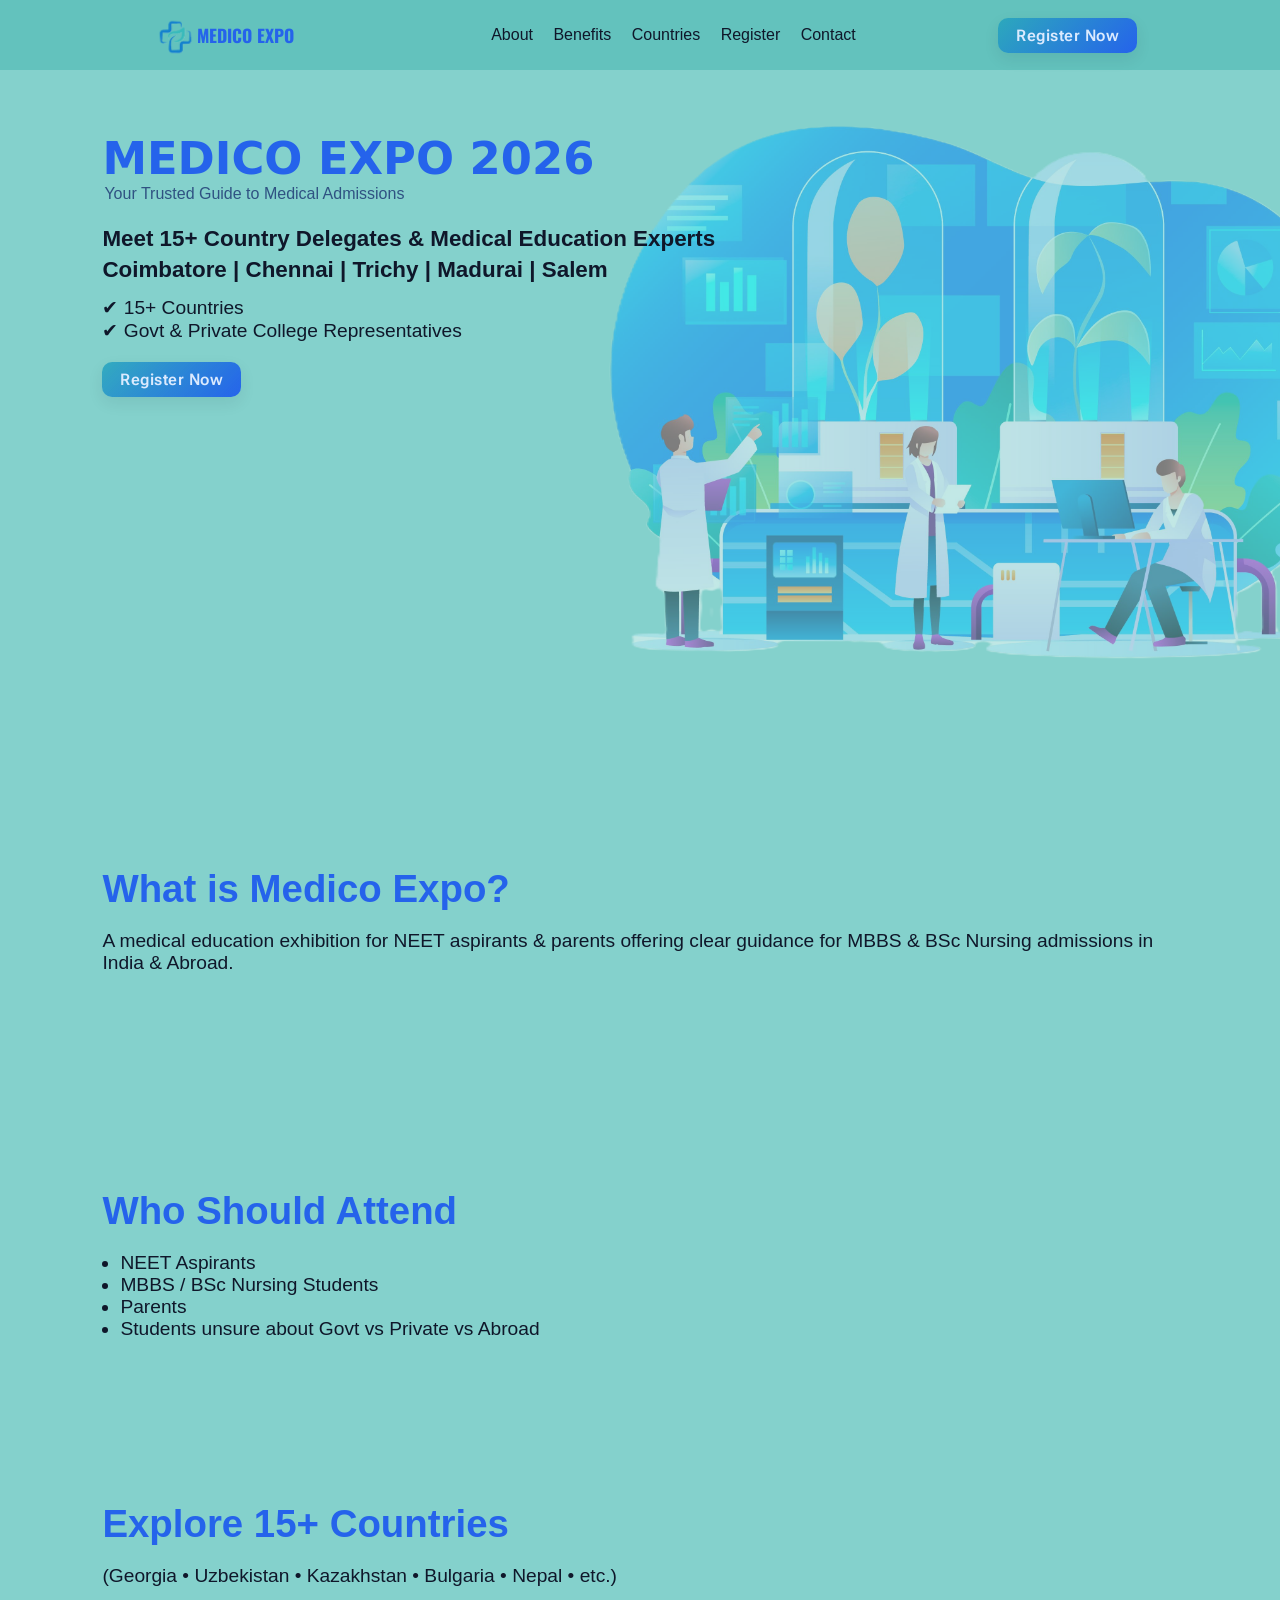
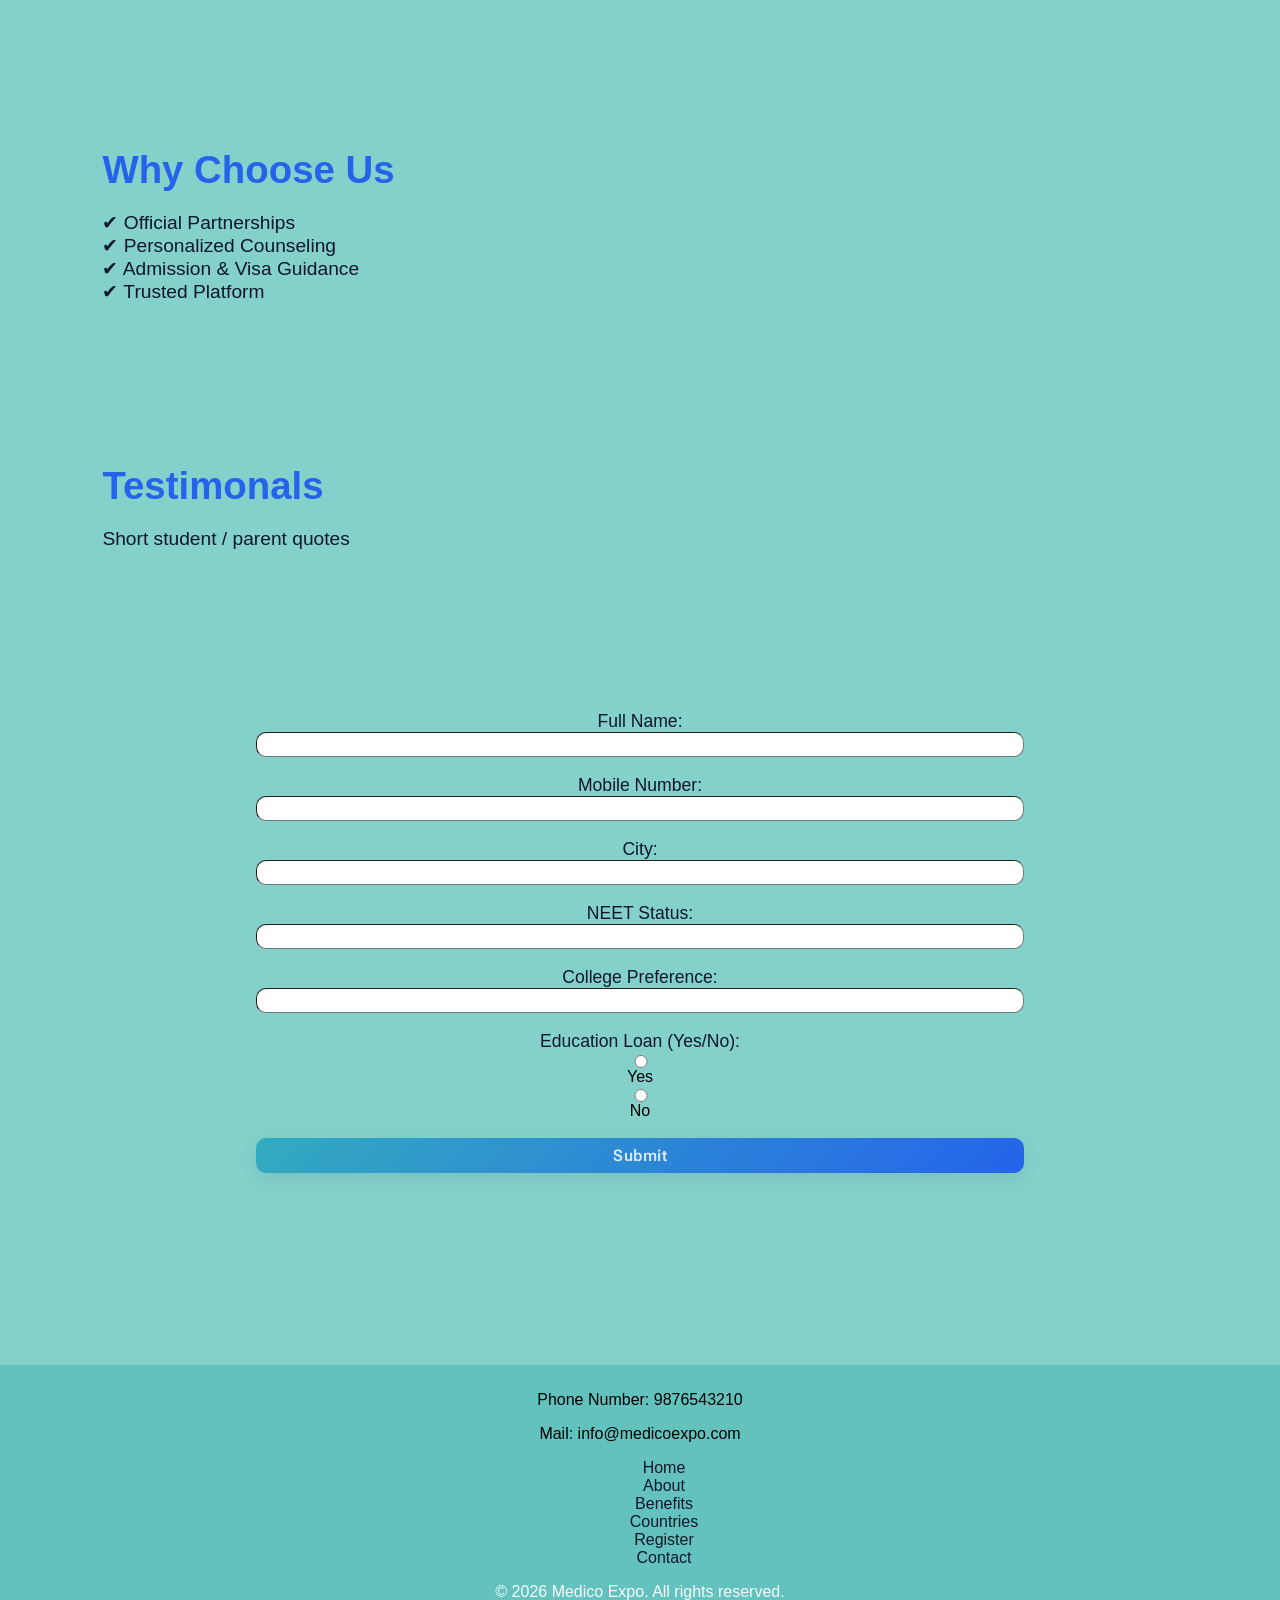
==== index.html @ ede60bbe "first" ====
<!DOCTYPE html>
<html lang="en">

<head>
    <meta charset="UTF-8">
    <meta name="viewport" content="width=device-width, initial-scale=1.0">
    <title>MEDICO EXPO | 2026</title>
    <link rel="stylesheet" href="style.css">
    <link rel="stylesheet" href="responsiveStyle.css">
</head>

<body>
    <!-- Navbar Section -->
    <nav class="navbar">
        <div class="logo"><a href="#home"><img src="logo.png" alt="Logo" height="45px" width="45px" id="logo"></a>MEDICO
            EXPO</div>
        <div>
            <input type="checkbox" id="menu-toggle" class="menu-toggle" aria-hidden="true">
            <label for="menu-toggle" id="menu-label" aria-hidden="false">☰</label>
            <ul id="nav-links" class="nav-links">
                <li><a href="#about">About</a></li>
                <li><a href="#benefits">Benefits</a></li>
                <li><a href="#countries">Countries</a></li>
                <li><a href="#register">Register</a></li>
                <li><a href="#contact">Contact</a></li>
            </ul>
        </div>
        <button onclick="window.location.href='#register'" type="button" class="cta-btn" id="prime-btn">Register
            Now</button>
    </nav>

    <!-- Hero Section  -->
    <section class="hero">
        <img src="bg3.png" alt="hero-bg" class="hero-bg">
        <div class="hero-content">
            <h1 class="headline">MEDICO EXPO 2026</h1>
            <p class="sub">Your Trusted Guide to Medical Admissions</p>
            <p class="subtext">Meet 15+ Country Delegates & Medical Education Experts</p>
            <p class="loctions">Coimbatore | Chennai | Trichy | Madurai | Salem</p>
            <p class="details">✔ 15+ Countries <br>
                ✔ Govt & Private College Representatives</p>
            <button onclick="window.location.href='#register'" type="button" class="cta-btn" id="cta-main">Register
                Now</button>
        </div>
    </section>

    <!-- About Section -->
    <section class="about" id="about">
        <h1 class="title">What is Medico Expo?</h1>
        <p class="description"> A medical education exhibition for NEET aspirants & parents offering clear guidance for
            MBBS & BSc Nursing admissions in India & Abroad.</p>
    </section>

    <!-- Benefits Section -->
    <section class="benefits" id="benefits">
        <h1 class="title">Who Should Attend</h1>
        <ul class="description">
            <li>NEET Aspirants</li>
            <li>MBBS / BSc Nursing Students</li>
            <li>Parents</li>
            <li>Students unsure about Govt vs Private vs Abroad</li>
        </ul>
    </section>

    <!-- Countries Section -->
    <section class="countries" id="countries">
        <h1 class="title">Explore 15+ Countries</h1>
        <p class="description">(Georgia • Uzbekistan • Kazakhstan • Bulgaria • Nepal • etc.)</p>
    </section>

    <section class="why" id="why">
        <h1 class="title">Why Choose Us</h1>
        <p class="description">✔ Official Partnerships <br>
            ✔ Personalized Counseling <br>
            ✔ Admission & Visa Guidance <br>
            ✔ Trusted Platform</p>
    </section>
    <section class="testimonals" id="testimonals">
        <h1 class="title">Testimonals</h1>
        <p class="description">Short student / parent quotes</p>
    </section>

    <section class="registration-form">
        <form>
            <label for="name">Full Name:</label>
            <input type="text" id="name">
            <br>
            <label for="number">Mobile Number:</label>
            <input type="tel" id="nnumberame">
            <br>
            <label for="city">City:</label>
            <input type="text" id="city">
            <br>
            <label for="status">NEET Status:</label>
            <input type="text" id="status">
            <br>
            <label for="clg">College Preference:</label>
            <input type="text" id="clg">
            <br>
            <label for="loan">Education Loan (Yes/No):</label>
            <input type="radio" value="Yes" name="loan">Yes
            <input type="radio" value="No" name="loan">No
            <br><br>
            <button onsubmit="" type="submit" class="cta-btn">Submit</button>
        </form>
    </section>

    <footer>
        <p>Phone Number: 9876543210</p>
        <p>Mail: info@medicoexpo.com</p>
        <ul>
            <li><a href="#home">Home</a></li>
            <li><a href="#about">About</a></li>
            <li><a href="#benefits">Benefits</a></li>
            <li><a href="#countries">Countries</a></li>
            <li><a href="#register">Register</a></li>
            <li><a href="#contact">Contact</a></li>
        </ul>
        <p class="copy">© 2026 Medico Expo. All rights reserved.</p>

    </footer>
</body>

</html>
---- style.css ----
@import url('https://fonts.googleapis.com/css2?family=Roboto+Flex:opsz,wght,XOPQ,XTRA,YOPQ,YTDE,YTFI,YTLC,YTUC@8..144,100..1000,96,468,79,-203,738,514,712&display=swap');
@import url('https://fonts.googleapis.com/css2?family=Oswald:wght@200..700&display=swap');

body {
    padding: 0;
    margin: 0;
    box-sizing: border-box;
    font-family: sans-serif;
}

:root {
    --primary: #0EA5A4;
    --primary-dark: #0B7C7B;
    --primary-light: #63c2bd;
    --accent: #2563EB;
    --accent-soft: #DBEAFE;
    --bg-main: #F8FAFC;
    --bg-section: #FFFFFF;
    --bg-alt: #F1F5F9;
    --text-main: #0F172A;
    --text-muted: #64748B;
    --text-light: #94A3B8;
    --success: #22C55E;
    --warning: #F59E0B;
    --error: #EF4444;
    --info: #06B6D4;
    --border: #E2E8F0;
    --shadow: rgba(15, 23, 42, 0.08);
    --highlight: #14B8A6;
}

.navbar {
    display: flex;
    flex-direction: row;
    justify-content: space-evenly;
    align-items: center;
    background-color: var(--primary-light);
    color: var(--text-muted);
    padding: 10px 0;
    text-align: center;
}

.nav-links li,
a {
    list-style: none;
    text-decoration: none;
    display: inline-flex;
    flex-direction: column;
    margin-left: 8px;
    color: var(--text-main);
}

.nav-links li,
a:hover {
    color: var(--accent);
}

#logo {
    position: relative;
    left: 1px;
    top: 16px;
}

.logo {
    position: relative;
    left: 1px;
    top: -12px;
    font-size: 1.1rem;
    font-weight: 700;
    color: var(--accent);
    font-family: "Oswald", sans-serif;
}

.menu-toggle,
#menu-label {
    display: none;
}

/* Hero Section  */

body {
    background-color: #84d1cc;
}

.hero {
    height: 85dvh;
    margin: 0 8%;
}

.hero-bg {
    height: 70%;
    position: fixed;
    z-index: -1;
    left: 40%;
    opacity: .5;
}

.hero-content {
    padding: 25px 0;
}

.hero-content .headline {
    color: var(--accent);
    font-weight: 700;
    font-family: system-ui, -apple-system, BlinkMacSystemFont, 'Segoe UI', Roboto, Oxygen, Ubuntu, Cantarell, 'Open Sans', 'Helvetica Neue', sans-serif;
    padding-bottom: 0;
    margin-bottom: 0;
    font-size: 2.8rem;
}

.hero-content .sub {
    padding-top: 0;
    margin-top: 0;
    color: #203b75d8;
    font-size: 1rem;
    padding-left: 2px;
}

.hero-content .subtext {
    font-size: 1.4rem;
    color: var(--text-main);
    font-weight: 600;
    padding-bottom: 0;
    margin-bottom: 0;
}

.hero-content .loctions {
    font-size: 1.4rem;
    color: var(--text-main);
    font-weight: 600;
    padding-top: 0;
    margin-top: 5px;
    margin-bottom: 8px;
}

.hero-content .details {
    font-size: 1.2rem;
    color: var(--text-main);
    font-weight: 500;
    padding: 5px 0 0 0;
    margin: 0;
}

#cta-main {
    margin-top: 20px;
}


/* About Section  */

.about {
    height: 20%;
    margin: 0 8%;
}

.about .title {
    color: var(--accent);
    font-weight: 600;
    padding-bottom: 0;
    margin-bottom: 0;
    font-size: 2.4rem;
}

.about .description {
    color: var(--text-main);
    font-weight: 500;
    font-size: 1.2rem;
    margin-bottom: 20%;
}

/* benifits section  */

.benefits {
    height: 20%;
    margin: 0 8%;
}

.benefits .title {
    color: var(--accent);
    font-weight: 600;
    padding-bottom: 0;
    margin-bottom: 0;
    font-size: 2.4rem;
}

.benefits .description {
    color: var(--text-main);
    font-weight: 500;
    font-size: 1.2rem;
    text-decoration: none;
    /* list-style: none; */
    margin-left: 18px;
    padding: 0;
    margin-bottom: 15%;
}

/* Countries section  */

.countries {
    height: 20%;
    margin: 0 8%;
}

.countries .title {
    color: var(--accent);
    font-weight: 600;
    padding-bottom: 0;
    margin-bottom: 0;
    font-size: 2.4rem;
}

.countries .description {
    color: var(--text-main);
    font-weight: 500;
    font-size: 1.2rem;
    margin-bottom: 15%;
}

/* why to choose */

.why {
    height: 20%;
    margin: 0 8%;
}

.why .title {
    color: var(--accent);
    font-weight: 600;
    padding-bottom: 0;
    margin-bottom: 0;
    font-size: 2.4rem;
}

.why .description {
    color: var(--text-main);
    font-weight: 500;
    font-size: 1.2rem;
    margin-bottom: 15%;
}

/*testi */

.testimonals {
    height: 20%;
    margin: 0 8%;
}

.testimonals .title {
    color: var(--accent);
    font-weight: 600;
    padding-bottom: 0;
    margin-bottom: 0;
    font-size: 2.4rem;
}

.testimonals .description {
    color: var(--text-main);
    font-weight: 500;
    font-size: 1.2rem;
    margin-bottom: 15%;
}


/* Form  */

form {
    margin: 0 auto;
    width: 60%;
    text-align: center;
    display: flex;
    flex-direction: column;
    flex-wrap: nowrap;
    /* flex-shrink: 0; */
    margin-bottom: 15%;
}

.registration-form label {
    color: var(--text-main);
    font-weight: 500;
    font-size: 1.1rem;
    text-align: center;
}

.registration-form input {
    border-radius: 10px;
    border-width: .05px;
    padding: 4px 0;
}

footer,
footer li,
footer a {
    text-align: center;
    list-style: none;
    background-color: var(--primary-light);
}

footer a:hover {
    color: #DBEAFE;
}

footer {
    padding: 10px;
}

.copy {
    color: var(--bg-main);
}
---- responsiveStyle.css ----
.cta-btn {
    display: inline-block;
    padding: 8px 18px;
    font-size: 1rem;
    font-weight: 600;
    color: var(--accent-soft);
    background: linear-gradient(135deg,
            #1fa2bccd,
            var(--accent));
    border: none;
    border-radius: 10px;
    box-shadow: 0 6px 16px var(--shadow);
    cursor: pointer;
    transition: all 0.3s ease;
    letter-spacing: 0.5px;
    font-family: "Roboto Flex", sans-serif;
}

.cta-btn:hover {
    transform: translateY(-3px) scale(1.01);
    box-shadow: 0 0 52px var(--shadow);
    background: linear-gradient(135deg,
            var(--primary),
            var(--accent));

}

.cta-btn:active {
    transform: translateY(0) scale(0.99);
    box-shadow: 0 4px 10px var(--shadow);
}

.cta-btn:focus {
    outline: 3px solid var(--primary-light);
    outline-offset: 3px;
}

@media screen and (max-width: 768px) {
    .menu-toggle {
        position: absolute;
        opacity: 0;
        pointer-events: none;
    }

    #menu-label {
        display: block;
        position: relative;
        right: 20px;
        font-size: 1.4rem;
        font-weight: 800;
        background-color: transparent;
        border: none;
        padding: 6px 10px;
        border-radius: 6px;
        cursor: pointer;
        color: var(--text-main);
    }

    #prime-btn {
        display: none;
    }

    .navbar {
        justify-content: space-between;
    }

    .nav-links {
        display: none;
        position: absolute;
        top: 59px;
        right: 6px;
        background: var(--primary-light);
        padding: 12px 16px;
        border-radius: 10px;
        box-shadow: 0 10px 25px var(--shadow);
        gap: 8px;
        flex-direction: column;
        z-index: 60;
        min-width: 160px;
    }

    .nav-links li {
        list-style: none;
        margin: 0;
    }

    .nav-links li a {
        text-decoration: none;
        color: var(--text-main);
        display: block;
        padding: 8px 10px;
        border-radius: 6px;
    }

    .nav-links li a:hover {
        background: var(--primary);
        color: var(--text-main);
    }


    .menu-toggle:checked+#menu-label+.nav-links,
    #menu-label:hover+.nav-links li a {
        display: flex;
    }
}

/* Hero Section  */

@media screen and (max-width: 768px) {

    /* Hero Section  */
    .hero-content .headline {
        font-size: 2rem;
    }

    .hero-content .subtext,
    .hero-content .loctions {
        font-size: .98rem;
    }

    .hero-content .details {
        font-size: .98rem;
    }

    /* about Section  */

    .about .title {
        font-size: 1.7rem;
    }

    .about .description {
        font-size: .98rem;
    }

    /* benefits Section  */

    .benefits .title {
        font-size: 1.7rem;
    }

    .benefits .description {
        font-size: .97rem;
    }

    /* countries Section  */

    .countries .title {
        font-size: 1.7rem;
    }

    .countries .description {
        font-size: .97rem;
    }

    .why .title {
        font-size: 1.7rem;
    }

    .why .description {
        font-size: .97rem;
    }

    .testimonals .title {
        font-size: 1.7rem;
    }

    .testimonals .description {
        font-size: .97rem;
    }
}
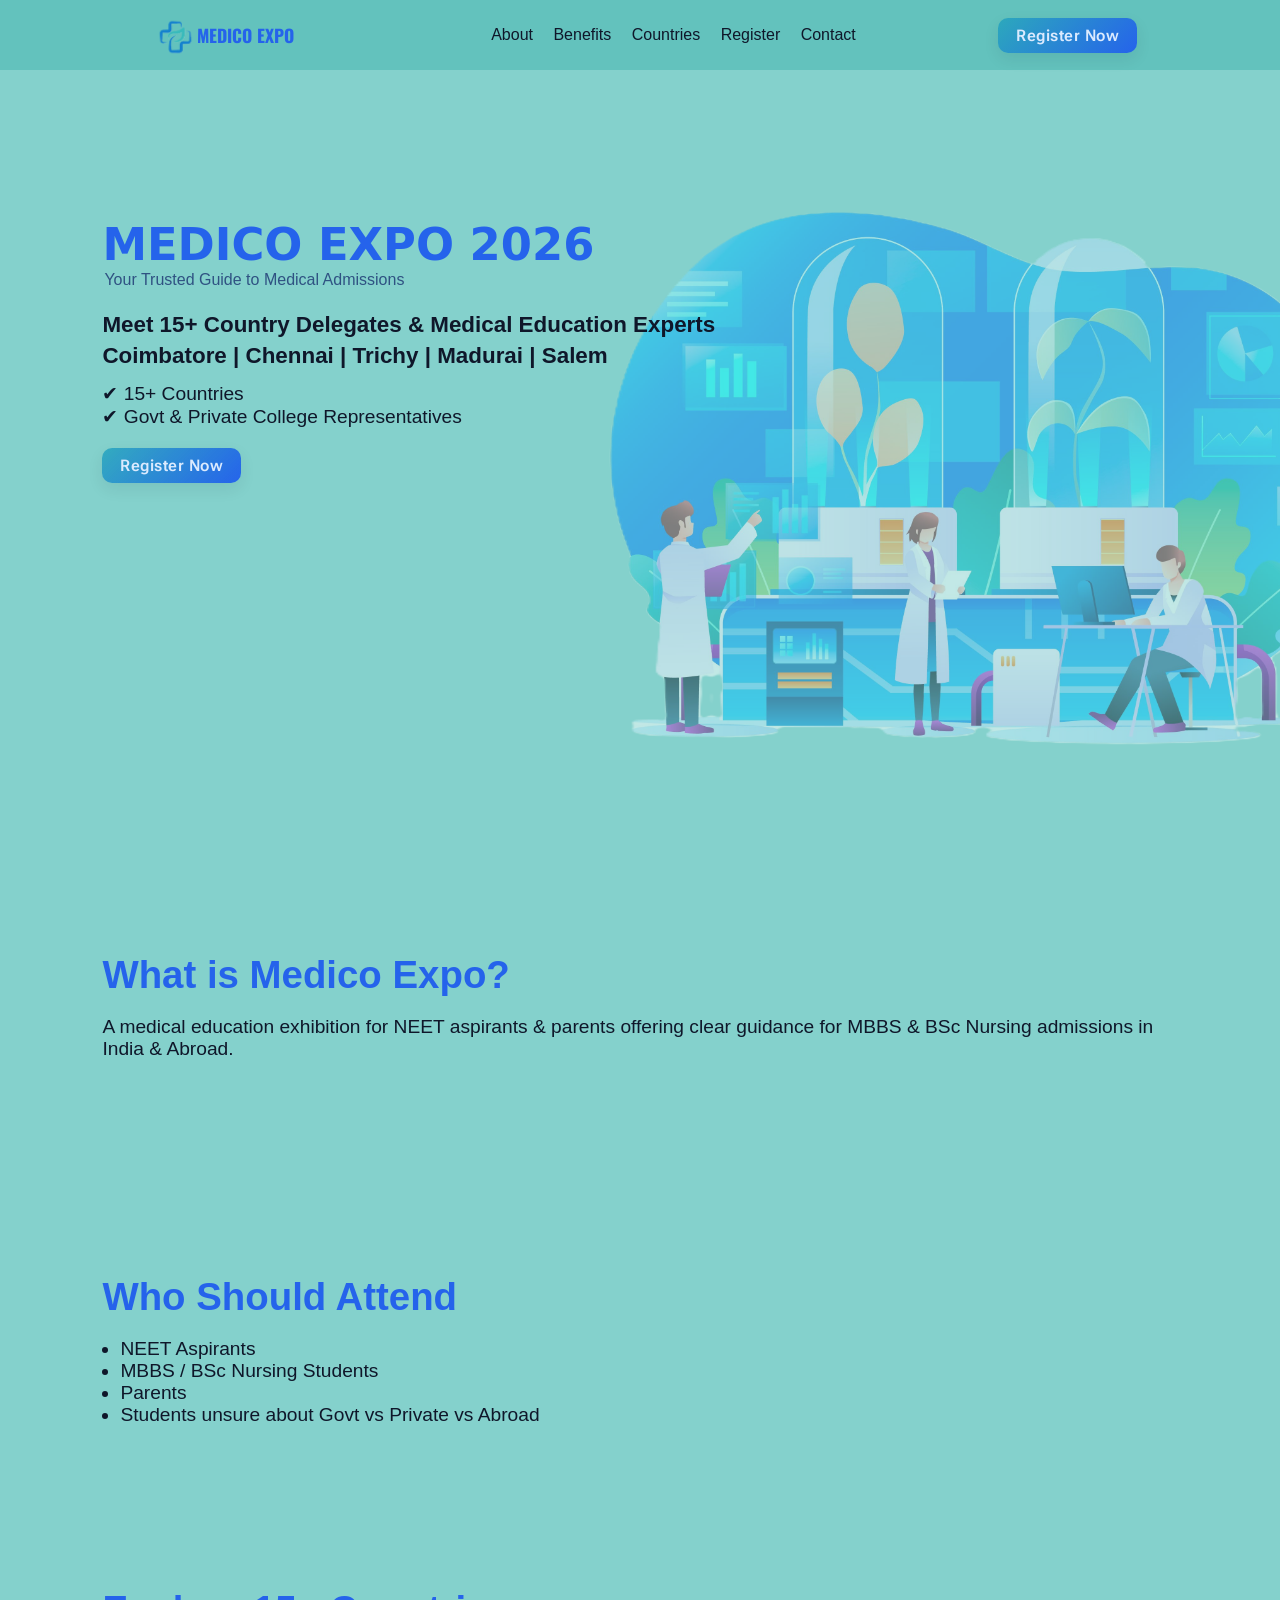
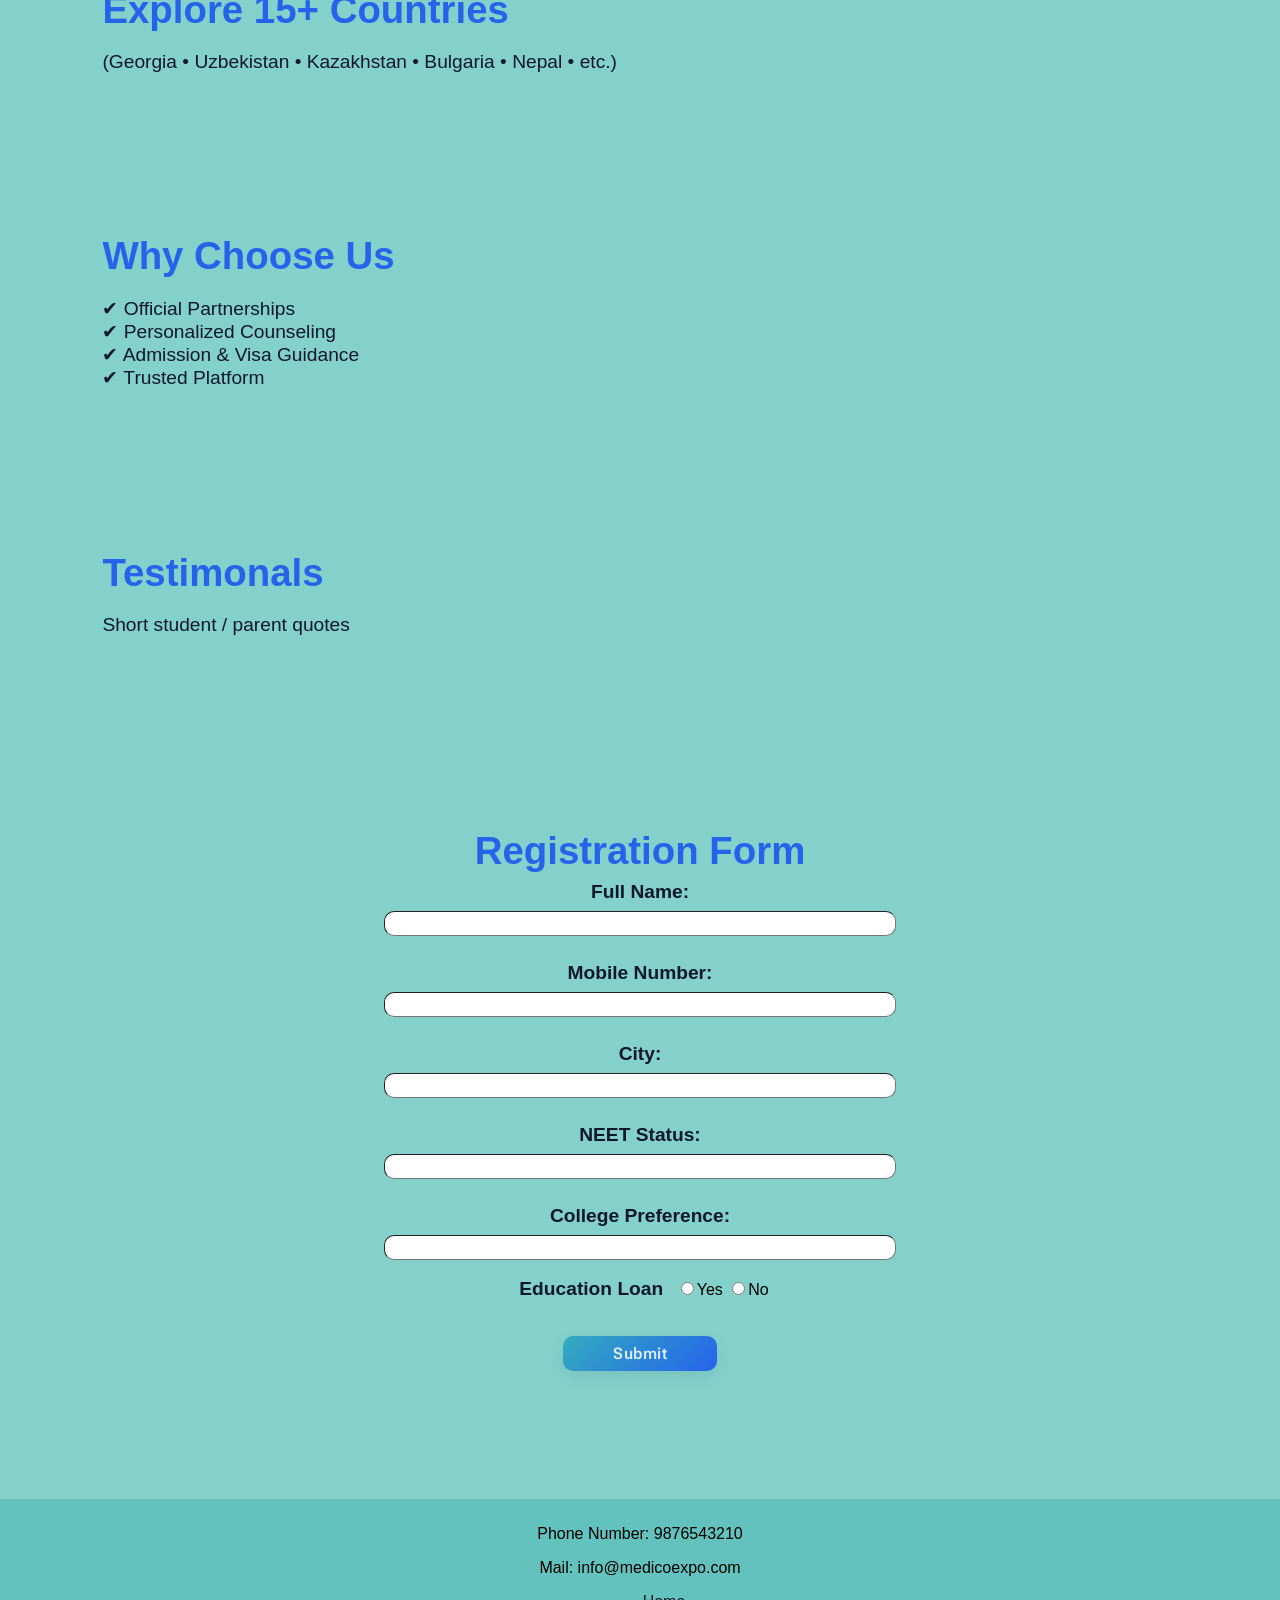
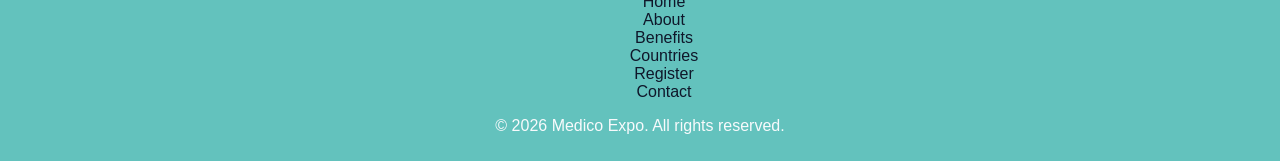
==== commit e9f3af15: "Form styles added." ====
--- a/index.html
+++ b/index.html
@@ -81,27 +81,30 @@
     </section>
 
     <section class="registration-form">
-        <form>
+        <form id="register" action="success.html">
+            <h1 class="title">Registration Form</h1>
             <label for="name">Full Name:</label>
-            <input type="text" id="name">
+            <input type="text" id="name" required>
             <br>
             <label for="number">Mobile Number:</label>
-            <input type="tel" id="nnumberame">
+            <input type="tel" id="number" required>
             <br>
             <label for="city">City:</label>
-            <input type="text" id="city">
+            <input type="text" id="city" required>
             <br>
             <label for="status">NEET Status:</label>
-            <input type="text" id="status">
+            <input type="text" id="status" required>
             <br>
             <label for="clg">College Preference:</label>
-            <input type="text" id="clg">
+            <input type="text" id="clg" required>
             <br>
-            <label for="loan">Education Loan (Yes/No):</label>
-            <input type="radio" value="Yes" name="loan">Yes
-            <input type="radio" value="No" name="loan">No
+            <div>
+                <label for="loan">Education Loan</label>
+                <input type="radio" value="Yes" name="loan">Yes
+                <input type="radio" value="No" name="loan">No
+            </div>
             <br><br>
-            <button onsubmit="" type="submit" class="cta-btn">Submit</button>
+            <button  type="submit" class="cta-btn" id="submit">Submit</button>
         </form>
     </section>
 
--- a/style.css
+++ b/style.css
@@ -97,6 +97,7 @@
 
 .hero-content {
     padding: 25px 0;
+    margin-top: 8%;
 }
 
 .hero-content .headline {
@@ -262,23 +263,32 @@
 
 
 /* Form  */
+.registration-form .title {
+    color: var(--accent);
+    font-weight: 600;
+    padding-bottom: 0;
+    margin-bottom: 0;
+    font-size: 2.4rem;
+    
+}
 
 form {
     margin: 0 auto;
-    width: 60%;
+    width: 40%;
     text-align: center;
     display: flex;
     flex-direction: column;
     flex-wrap: nowrap;
     /* flex-shrink: 0; */
-    margin-bottom: 15%;
+    margin-bottom: 10%;
 }
 
 .registration-form label {
     color: var(--text-main);
-    font-weight: 500;
-    font-size: 1.1rem;
-    text-align: center;
+    font-weight: 600;
+    font-size: 1.2rem;
+    text-align: center;
+    padding: 8px;
 }
 
 .registration-form input {
@@ -287,6 +297,11 @@
     padding: 4px 0;
 }
 
+.registration-form #submit {
+    width: 30%;
+    margin: 00 auto;
+}
+
 footer,
 footer li,
 footer a {
@@ -305,4 +320,28 @@
 
 .copy {
     color: var(--bg-main);
+}
+
+.success {
+    height: 95dvh;
+    background-color: var(--primary-light);
+    /* display: flex; */
+    text-align: center;
+    align-items: center;
+    padding-top: 18%;
+}
+
+.success .title {
+    color: var(--accent);
+    font-weight: 600;
+    padding-bottom: 0;
+    margin-bottom: 0;
+    font-size: 2.4rem;
+}
+
+.success .description {
+    color: var(--text-main);
+    font-weight: 500;
+    font-size: 1.2rem;
+    margin-bottom: 15%;
 }
--- a/responsiveStyle.css
+++ b/responsiveStyle.css
@@ -167,4 +167,16 @@
     .testimonals .description {
         font-size: .97rem;
     }
+
+    .success {
+        padding-top: 22%;
+    }
+
+    .success .title {
+        font-size: 1.7rem;
+    }
+
+    .success .description {
+        font-size: .97rem;
+    }
 }
